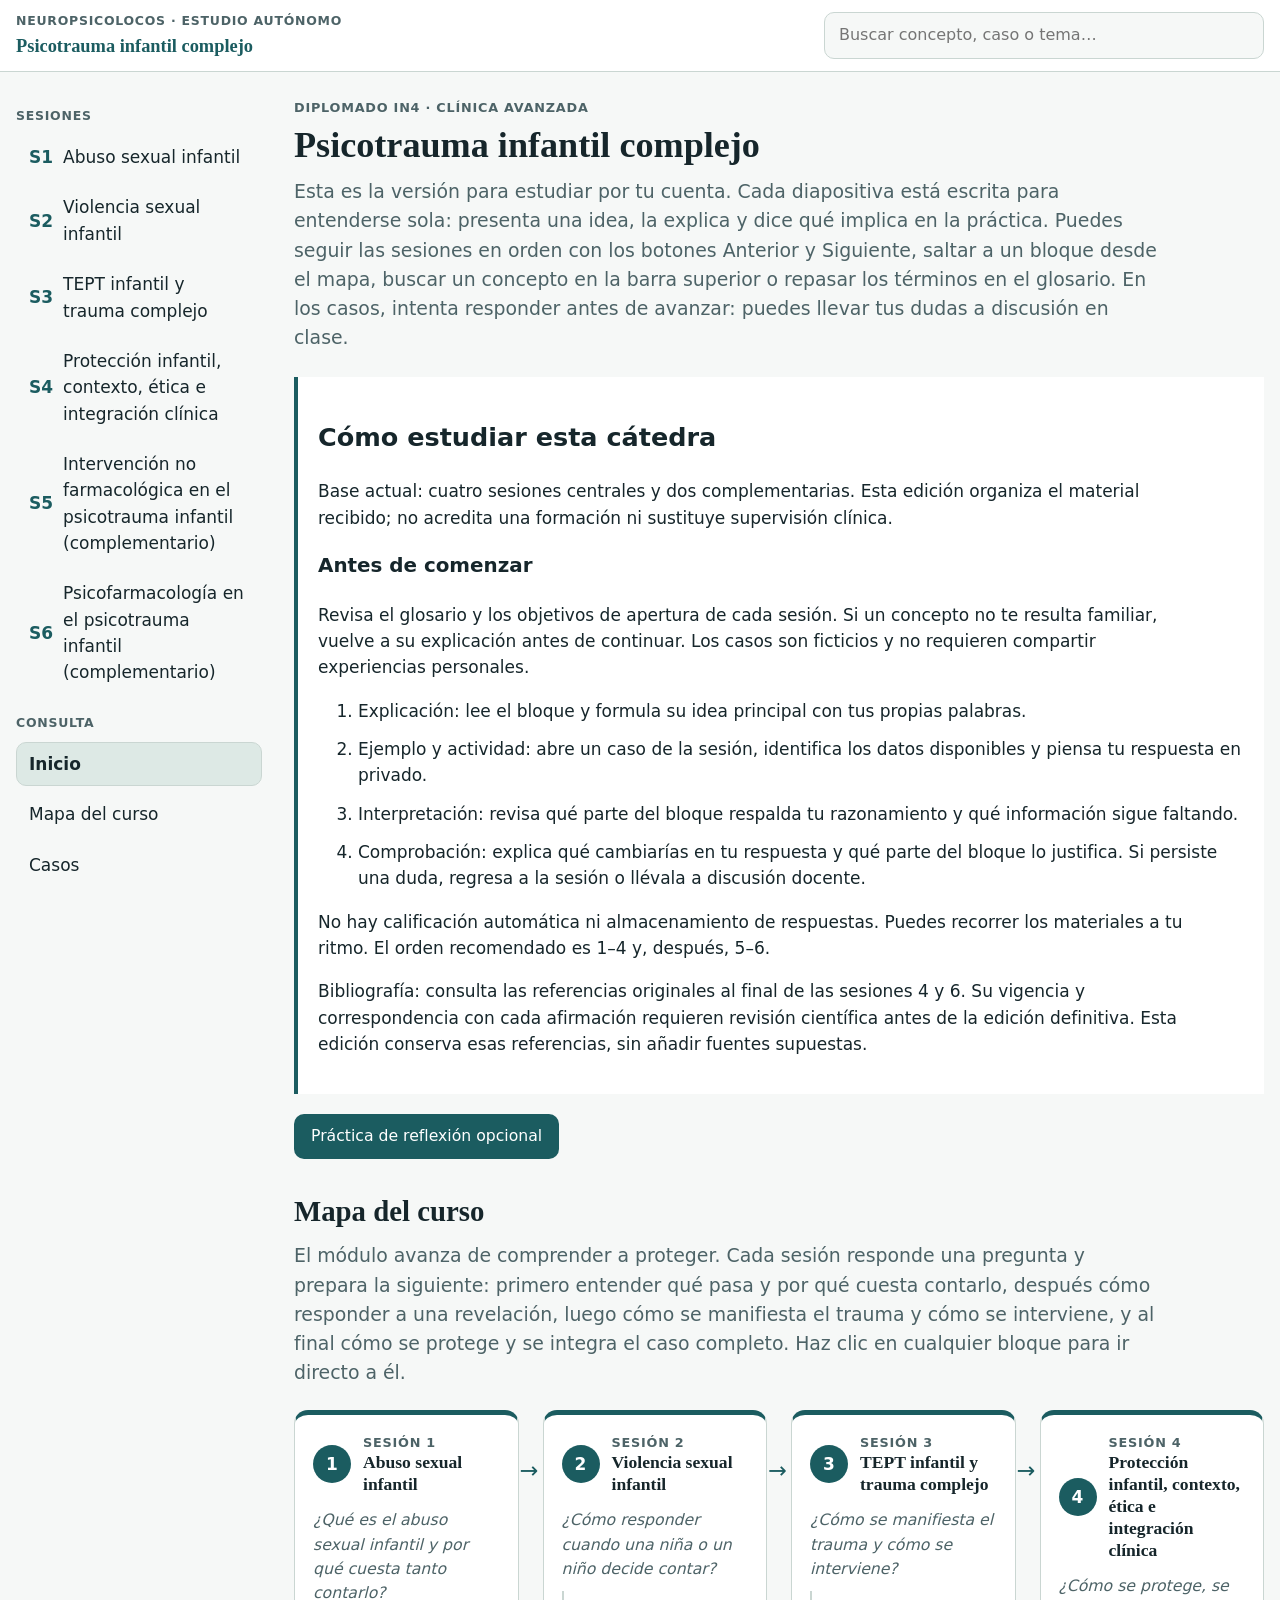
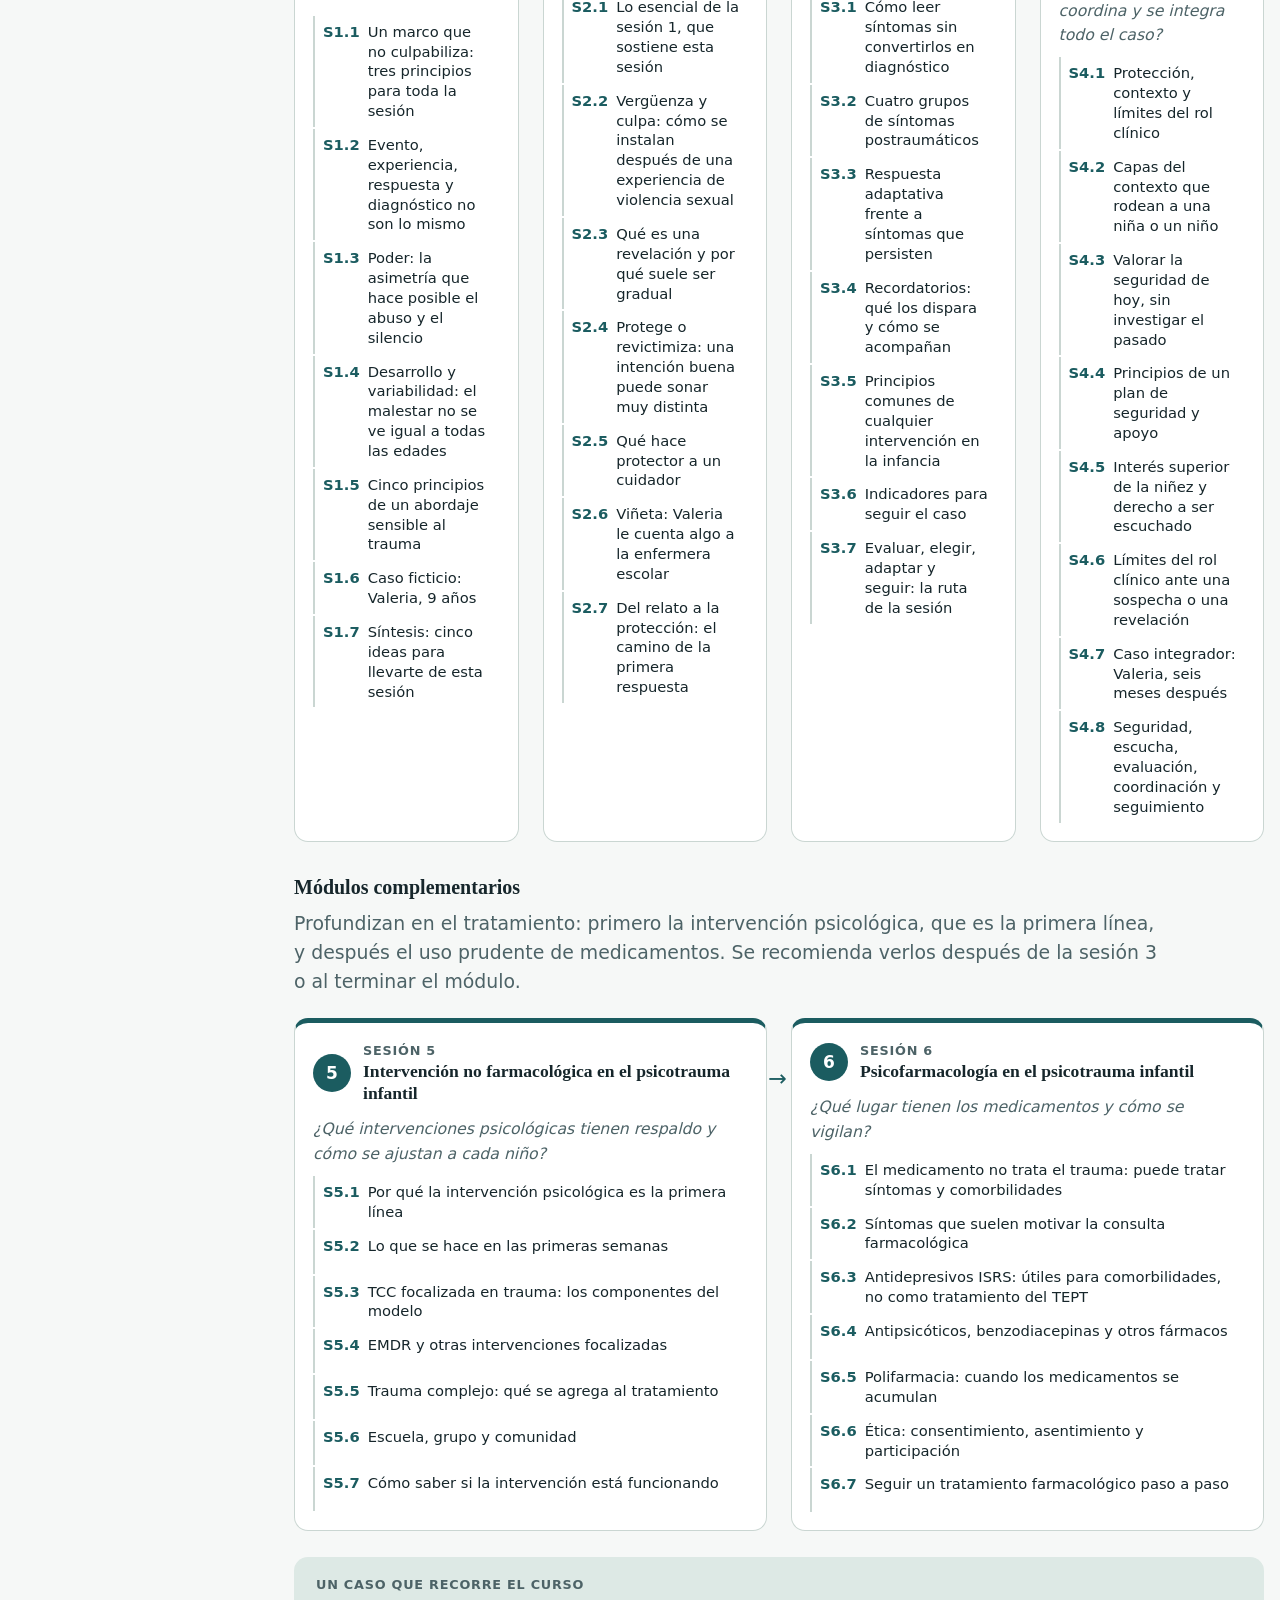
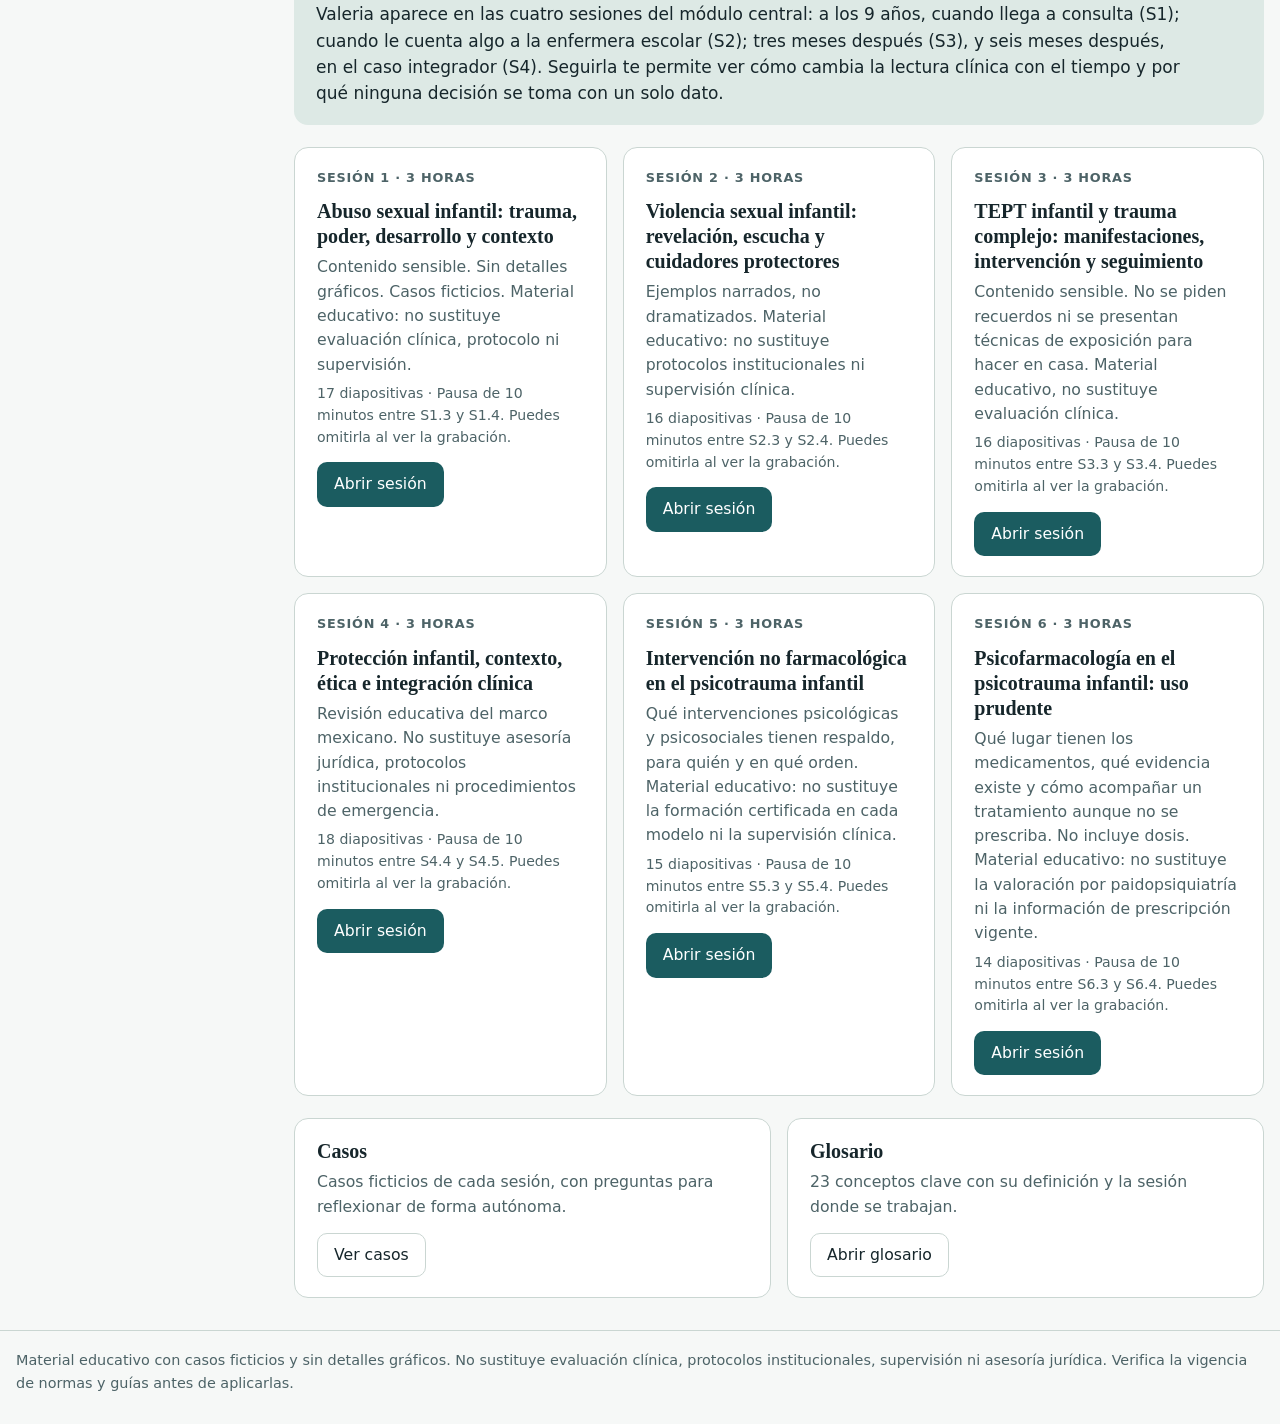
==== index.html @ 2bc18965 "Publica edición para alumnos 0.2.0 sin notas ni resoluciones docentes" ====
<!doctype html>
<html lang="es" data-mode="alumno">
<head>
<meta charset="utf-8">
<meta name="viewport" content="width=device-width, initial-scale=1, viewport-fit=cover">
<meta name="description" content="Material de estudio sobre psicotrauma infantil complejo: seis sesiones, casos ficticios y glosario.">
<title>Psicotrauma infantil · Estudio</title>
<link rel="stylesheet" href="assets/style.css">
</head>
<body>
<a class="skip" href="#app">Saltar al contenido</a>
<noscript><p class="wrap" style="padding-top:20px">Esta página necesita JavaScript para mostrar las diapositivas y la búsqueda.</p></noscript>
<header class="top">
  <div class="wrap top-in">
    <a class="brand" href="#inicio"><span class="kick">Neuropsicolocos · Estudio autónomo</span><strong>Psicotrauma infantil complejo</strong></a>
    
    <div class="search">
      <label class="sr" for="q">Buscar en el módulo</label>
      <input id="q" type="search" placeholder="Buscar concepto, caso o tema…" autocomplete="off">
    </div>
  </div>
</header>
<div class="wrap layout">
  <aside class="side" id="side" aria-label="Navegación"></aside>
  <main tabindex="-1" id="app"></main>
</div>
<footer class="wrap pie">Material educativo con casos ficticios y sin detalles gráficos. No sustituye evaluación clínica, protocolos institucionales, supervisión ni asesoría jurídica. Verifica la vigencia de normas y guías antes de aplicarlas.</footer>

<script src="assets/content.js"></script>
<script src="assets/app.js"></script>
</body>
</html>
---- assets/style.css ----
:root{
  --bg:#F6F8F7;
  --surface:#FFFFFF;
  --soft:#DDE9E5;
  --ink:#16262B;
  --muted:#4D6367;
  --accent:#1B5C60;
  --accent-ink:#FFFFFF;
  --line:#CAD6D2;
  --hl:#FFF0BF;
  color-scheme:light;
}
@media (prefers-color-scheme: dark){
  :root:not([data-theme="light"]){
    --bg:#0F1B1D;
    --surface:#162628;
    --soft:#1E3A3C;
    --ink:#E6EFEC;
    --muted:#A9BDB9;
    --accent:#7FC4C0;
    --accent-ink:#0F1B1D;
    --line:#2C4A4D;
    --hl:#4A3F1C;
    color-scheme:dark;
  }
}
:root[data-theme="dark"]{
  --bg:#0F1B1D;
  --surface:#162628;
  --soft:#1E3A3C;
  --ink:#E6EFEC;
  --muted:#A9BDB9;
  --accent:#7FC4C0;
  --accent-ink:#0F1B1D;
  --line:#2C4A4D;
  --hl:#4A3F1C;
  color-scheme:dark;
}
*{box-sizing:border-box}
html{-webkit-text-size-adjust:100%}
body{
  margin:0;
  background:var(--bg);
  color:var(--ink);
  font-family:"Source Sans 3",system-ui,-apple-system,"Segoe UI",Roboto,sans-serif;
  font-size:17px;
  line-height:1.55;
}
body::before{
  content:"";
  position:fixed;top:0;left:0;right:0;
  height:env(safe-area-inset-top,0px);
  background:var(--surface);
  z-index:20;
}
.wrap{
  max-width:1280px;
  margin:0 auto;
  padding-left:max(16px,env(safe-area-inset-left,0px));
  padding-right:max(16px,env(safe-area-inset-right,0px));
}
:focus-visible{outline:2px solid var(--accent);outline-offset:2px}
.sr{position:absolute;width:1px;height:1px;overflow:hidden;clip:rect(0 0 0 0);white-space:nowrap}
.oculto{visibility:hidden}

header.top{
  position:sticky;
  top:env(safe-area-inset-top,0px);
  z-index:10;
  background:var(--surface);
  border-bottom:1px solid var(--line);
}
.top-in{
  display:flex;flex-wrap:wrap;gap:12px 20px;
  align-items:center;justify-content:space-between;
  padding-top:12px;padding-bottom:12px;
}
.brand{display:flex;flex-direction:column;line-height:1.2;text-decoration:none;color:inherit}
.brand .kick{font-size:.78rem;letter-spacing:.06em;text-transform:uppercase;color:var(--muted)}
.brand strong{font-family:"Source Serif 4",Georgia,serif;font-size:1.15rem;color:var(--accent)}
.search{flex:1 1 260px;max-width:440px}
.search input{
  width:100%;font:inherit;font-size:1rem;
  padding:10px 14px;border:1px solid var(--line);border-radius:10px;
  background:var(--bg);color:var(--ink);
}

.layout{
  display:grid;grid-template-columns:minmax(0,1fr);
  gap:20px;padding-top:20px;padding-bottom:24px;
}
.side{display:flex;flex-direction:column;gap:8px;min-width:0}
.side-tit{
  margin:10px 0 2px;font-size:.78rem;letter-spacing:.06em;
  text-transform:uppercase;color:var(--muted);font-weight:600;
}
.nav-sesiones{display:flex;flex-direction:row;gap:6px;overflow-x:auto;padding-bottom:4px}
.nav-btn{
  display:flex;align-items:center;gap:10px;
  font:inherit;color:var(--ink);text-align:left;
  background:transparent;border:1px solid transparent;border-radius:10px;
  padding:8px 12px;cursor:pointer;white-space:nowrap;min-height:40px;
}
.nav-btn:hover{background:var(--soft)}
.nav-btn.act{background:var(--soft);border-color:var(--line);font-weight:700}
.nav-btn .num{color:var(--accent);font-weight:700}
.indice{margin-top:4px}
.indice summary{cursor:pointer;font-weight:600;padding:6px 0;color:var(--ink)}
.lista-dias{list-style:none;margin:4px 0 0;padding:0;max-height:52vh;overflow:auto}
.dia{
  width:100%;font:inherit;font-size:.92rem;text-align:left;
  display:flex;gap:8px;align-items:flex-start;
  background:none;border:none;color:var(--ink);
  padding:6px 8px;border-radius:8px;cursor:pointer;
}
.dia:hover{background:var(--soft)}
.dia.act{background:var(--soft);font-weight:700}
.dia .dn{color:var(--muted);min-width:22px;text-align:right}

main{min-width:0}
.kick{
  font-size:.8rem;letter-spacing:.06em;text-transform:uppercase;
  color:var(--muted);font-weight:600;margin:0 0 6px;
}
.sesion-tag{margin:0 0 8px;font-size:.86rem;color:var(--muted)}
.barra{
  display:flex;flex-wrap:wrap;gap:10px 14px;
  align-items:center;justify-content:space-between;margin-bottom:12px;
}
.contador{color:var(--muted);font-size:.95rem}

.btn{
  font:inherit;font-size:.98rem;
  padding:9px 16px;min-height:40px;border-radius:10px;
  border:1px solid var(--line);background:var(--surface);color:var(--ink);
  cursor:pointer;
}
.btn:hover:not(:disabled){border-color:var(--accent)}
.btn:disabled{opacity:.42;cursor:default}
.btn.primario{background:var(--accent);color:var(--accent-ink);border-color:transparent}
.btn.primario:hover:not(:disabled){filter:brightness(1.06)}

.slide{
  background:var(--surface);
  border:1px solid var(--line);
  border-radius:16px;
  padding:clamp(20px,3vw,40px);
  min-height:360px;
}
.bloque{
  margin:0 0 6px;font-size:.84rem;letter-spacing:.05em;
  text-transform:uppercase;color:var(--muted);font-weight:600;
}
.titulo{
  font-family:"Source Serif 4",Georgia,serif;
  font-size:clamp(1.45rem,1.2vw + 1.1rem,2.15rem);
  line-height:1.2;color:var(--ink);margin:0 0 20px;
}
.titulo:focus{outline:none}
.slide h3{
  font-size:clamp(1.05rem,.4vw + .95rem,1.3rem);
  line-height:1.3;color:var(--accent);margin:0 0 4px;font-weight:700;
}
.slide p{
  font-size:clamp(1rem,.35vw + .9rem,1.2rem);
  line-height:1.6;margin:0;color:var(--ink);
}
.intro{color:var(--muted)!important;font-size:clamp(1.02rem,.3vw + .95rem,1.2rem)!important;margin:0 0 20px!important}
.bloque-cont{display:flex;flex-direction:column;gap:0}

.texto-items{display:flex;flex-direction:column;gap:18px}
.con-lateral{display:grid;grid-template-columns:minmax(0,1fr) minmax(0,300px);gap:28px;align-items:start}
.lateral{
  background:var(--soft);border-radius:14px;padding:22px 24px;
}
.lateral p{
  font-family:"Source Serif 4",Georgia,serif;font-weight:700;
  font-size:clamp(1.1rem,.5vw + 1rem,1.4rem)!important;color:var(--accent)!important;line-height:1.35!important;
}

.grid-t{
  display:grid;gap:14px;
  grid-template-columns:repeat(var(--cols,3),minmax(0,1fr));
}
.tarjeta{
  background:var(--bg);border:1px solid var(--line);border-radius:12px;padding:16px 18px;
}

.flujo{display:flex;align-items:stretch;gap:8px}
.paso-card{
  flex:1 1 0;min-width:0;background:var(--bg);
  border:1px solid var(--line);border-radius:12px;padding:16px 18px;
}
.paso-card.final{background:var(--soft)}
.flecha{
  align-self:center;color:var(--accent);font-size:1.6rem;line-height:1;flex:0 0 auto;
}

.contraste{display:grid;grid-template-columns:repeat(2,minmax(0,1fr));gap:16px}
.cont-card{background:var(--bg);border:1px solid var(--line);border-radius:12px;padding:20px 22px}
.cont-card.b{background:var(--soft)}
.cont-card .ej{font-style:italic;margin-top:12px!important}

.banda{
  margin-top:18px;background:var(--soft);border-radius:12px;padding:16px 20px;
}
.banda p{font-weight:700;font-size:clamp(1.02rem,.4vw + .95rem,1.25rem)!important;color:var(--ink)!important}

.caso{display:grid;grid-template-columns:minmax(0,.9fr) minmax(0,1.1fr);gap:18px;align-items:start}
.caso-intro{background:var(--soft);border-radius:14px;padding:22px 24px}
.caso-intro p{font-size:clamp(1.02rem,.4vw + .95rem,1.25rem)!important}
.etiq{
  display:inline-block;margin-bottom:8px;font-size:.8rem;letter-spacing:.06em;
  text-transform:uppercase;color:var(--accent);font-weight:700;
}
.pregunta{background:var(--bg);border:1px solid var(--line);border-radius:12px;padding:16px 18px;margin-bottom:12px}
.pregunta:last-child{margin-bottom:0}

.portada{background:#1B5C60;color:#FFFFFF;min-height:440px;display:flex;flex-direction:column;justify-content:center;border-color:#1B5C60}
.portada .kick{color:#9ED8D3}
.portada .titulo-portada{
  font-family:"Source Serif 4",Georgia,serif;font-size:clamp(1.9rem,3vw + 1rem,3.1rem);
  line-height:1.15;color:#FFFFFF;margin:0 0 18px;
}
.portada .sub-portada{font-size:clamp(1.05rem,.5vw + .95rem,1.3rem);color:#FFFFFF;max-width:60ch;margin:0 0 22px}
.portada .pausa-portada{font-size:.95rem;color:#9ED8D3;margin:0}

.notas{margin-top:16px;color:var(--muted);font-size:.95rem}
.notas summary{cursor:pointer;font-weight:600;color:var(--accent)}
.notas p{margin:8px 0 0;font-size:.98rem;color:var(--muted)}

.nav-pasos{
  display:flex;align-items:center;justify-content:space-between;gap:10px;margin-top:18px;
}
.teclas{color:var(--muted);font-size:.88rem}

.pie{
  margin-top:8px;padding-top:18px;padding-bottom:30px;
  border-top:1px solid var(--line);color:var(--muted);font-size:.9rem;
}

.hero{padding:6px 0 4px}
.pag-tit{
  font-family:"Source Serif 4",Georgia,serif;font-size:clamp(1.7rem,1.2vw + 1.3rem,2.4rem);
  line-height:1.2;margin:0 0 10px;color:var(--ink);
}
.lead{font-size:clamp(1.02rem,.3vw + .97rem,1.18rem);color:var(--muted);max-width:72ch;margin:0}
.cards{display:grid;grid-template-columns:repeat(auto-fit,minmax(250px,1fr));gap:16px;margin-top:22px}
.cards.dos{grid-template-columns:repeat(auto-fit,minmax(260px,1fr))}
.card-s{
  background:var(--surface);border:1px solid var(--line);border-radius:14px;
  padding:20px 22px;display:flex;flex-direction:column;gap:6px;
}
.card-s h2{font-family:"Source Serif 4",Georgia,serif;font-size:1.25rem;line-height:1.25;margin:0;color:var(--ink)}
.card-s .sub{color:var(--muted);font-size:.98rem;margin:0}
.card-s .meta{color:var(--muted);font-size:.88rem;margin:0}
.card-s .acciones{margin-top:8px}

.filtro{margin:18px 0 10px}
.filtro input{
  width:100%;max-width:440px;font:inherit;font-size:1rem;padding:10px 14px;
  border:1px solid var(--line);border-radius:10px;background:var(--surface);color:var(--ink);
}
.glo{margin:0}
.glo dt{font-weight:700;color:var(--accent);margin-top:18px;font-size:1.05rem}
.glo dd{margin:4px 0 0;color:var(--ink);max-width:80ch}

.caso-sec{margin-top:30px}
.caso-sec h2{font-family:"Source Serif 4",Georgia,serif;font-size:1.35rem;margin:0 0 10px;color:var(--ink)}
.caso-ref{
  background:var(--surface);border:1px solid var(--line);border-radius:14px;
  padding:18px 20px;margin-top:12px;
}
.caso-ref h3{font-family:"Source Serif 4",Georgia,serif;font-size:1.12rem;color:var(--ink);margin:0 0 6px}
.caso-ref p{margin:0 0 6px;color:var(--ink);max-width:80ch}
.caso-ref .preg{color:var(--muted)}
.acciones{display:flex;flex-wrap:wrap;gap:10px;margin-top:12px}

.resultados{display:flex;flex-direction:column;gap:10px;margin-top:14px}
.resultado{
  display:flex;flex-direction:column;align-items:flex-start;gap:4px;
  width:100%;text-align:left;font:inherit;color:var(--ink);
  background:var(--surface);border:1px solid var(--line);border-radius:12px;
  padding:12px 16px;cursor:pointer;
}
.resultado:hover{border-color:var(--accent)}
.res-etiq{font-size:.8rem;letter-spacing:.05em;text-transform:uppercase;color:var(--muted);font-weight:600}
.res-snip{color:var(--muted);font-size:.97rem}
.resultado mark{background:var(--hl);color:var(--ink);border-radius:3px;padding:0 2px}

@media (min-width:900px){
  .layout{grid-template-columns:250px minmax(0,1fr);gap:28px}
  .side{position:sticky;top:calc(env(safe-area-inset-top,0px) + 96px);align-self:start;max-height:calc(100vh - 112px);overflow:auto;padding-right:4px}
  .nav-sesiones{flex-direction:column;overflow:visible;padding-bottom:0}
  .nav-btn{white-space:normal}
  .slide{min-height:460px}
  .texto-items{gap:22px}
  .teclas{display:inline}
}
@media (max-width:899px){
  .teclas{display:none}
  .slide{min-height:0}
}
@media (max-width:720px){
  .grid-t{grid-template-columns:minmax(0,1fr)}
  .contraste{grid-template-columns:minmax(0,1fr)}
  .con-lateral{grid-template-columns:minmax(0,1fr)}
  .caso{grid-template-columns:minmax(0,1fr)}
  .flujo{flex-direction:column}
  .flecha{align-self:center;transform:rotate(90deg);font-size:1.3rem;padding:2px 0}
  .portada{min-height:300px}
  .top-in{padding-top:10px;padding-bottom:10px}
}
.caso-pista{margin-top:14px!important;font-style:italic;color:var(--muted)!important;font-size:1rem!important}
.mapa{margin-top:30px}
.mapa-tit{font-family:"Source Serif 4",Georgia,serif;font-size:clamp(1.4rem,1vw + 1.1rem,1.8rem);margin:0 0 8px;color:var(--ink)}
.mapa-flujo{list-style:none;padding:0;margin:22px 0 0;display:grid;grid-template-columns:minmax(0,1fr);gap:30px}
.mapa-ses{position:relative;background:var(--surface);border:1px solid var(--line);border-top:5px solid var(--accent);border-radius:14px;padding:18px}
.mapa-ses:not(:last-child)::after{content:"↓";position:absolute;left:50%;bottom:-28px;transform:translateX(-50%);color:var(--accent);font-size:1.4rem;line-height:1}
.mapa-cab{display:flex;gap:12px;align-items:center}
.mapa-cab .kick{margin:0}
.mapa-cab h3{margin:0;font-family:"Source Serif 4",Georgia,serif;font-size:1.1rem;line-height:1.25;color:var(--ink)}
.mapa-num{width:38px;height:38px;border-radius:50%;background:var(--accent);color:var(--accent-ink);display:grid;place-items:center;font-weight:700;flex:0 0 auto}
.mapa-preg{font-style:italic;color:var(--muted);margin:12px 0 10px;font-size:.98rem}
.mapa-bloques{list-style:none;padding:0;margin:0;display:flex;flex-direction:column;gap:2px}
.mapa-b{width:100%;text-align:left;font:inherit;font-size:.92rem;line-height:1.35;display:flex;gap:8px;background:none;border:none;border-left:2px solid var(--line);padding:6px 8px;color:var(--ink);cursor:pointer}
.mapa-b:hover{border-left-color:var(--accent);background:var(--soft)}
.mapa-cod{color:var(--accent);font-weight:700;flex:0 0 auto;min-width:34px}
.mapa-hilo{margin-top:26px;background:var(--soft);border-radius:14px;padding:18px 22px}
.mapa-hilo p{margin:0;max-width:80ch}
.mapa-hilo .kick{margin-bottom:6px}
@media (min-width:640px){
  .mapa-flujo{grid-template-columns:repeat(2,minmax(0,1fr));gap:20px}
  .mapa-ses::after{display:none}
}
@media (min-width:1180px){
  .mapa-flujo{grid-template-columns:repeat(4,minmax(0,1fr));gap:24px}
  .mapa-ses:not(:last-child)::after{display:block;content:"→";left:auto;right:-21px;top:44px;bottom:auto;transform:none}
}
.mapa-sub{font-family:"Source Serif 4",Georgia,serif;font-size:1.25rem;margin:30px 0 6px;color:var(--ink)}
@media (min-width:1180px){.mapa-flujo.extra{grid-template-columns:repeat(2,minmax(0,1fr))}.mapa-flujo.extra .mapa-ses:not(:last-child)::after{right:-21px}}

/* Lectura y navegación para estudio autónomo. */
.skip{position:absolute;left:12px;top:-80px;z-index:100;background:var(--surface);padding:12px}.skip:focus{top:12px}
.study-route{border-left:4px solid var(--accent);padding:20px;background:var(--surface);margin:20px 0}.study-route li{margin-bottom:12px}button,a,input,summary{touch-action:manipulation}button,summary{min-height:44px}p{max-width:80ch}main:focus{outline:none}.role-link{color:var(--accent)}
@media(max-width:600px){.study-route{padding:14px}.brand strong{font-size:1.05rem}}
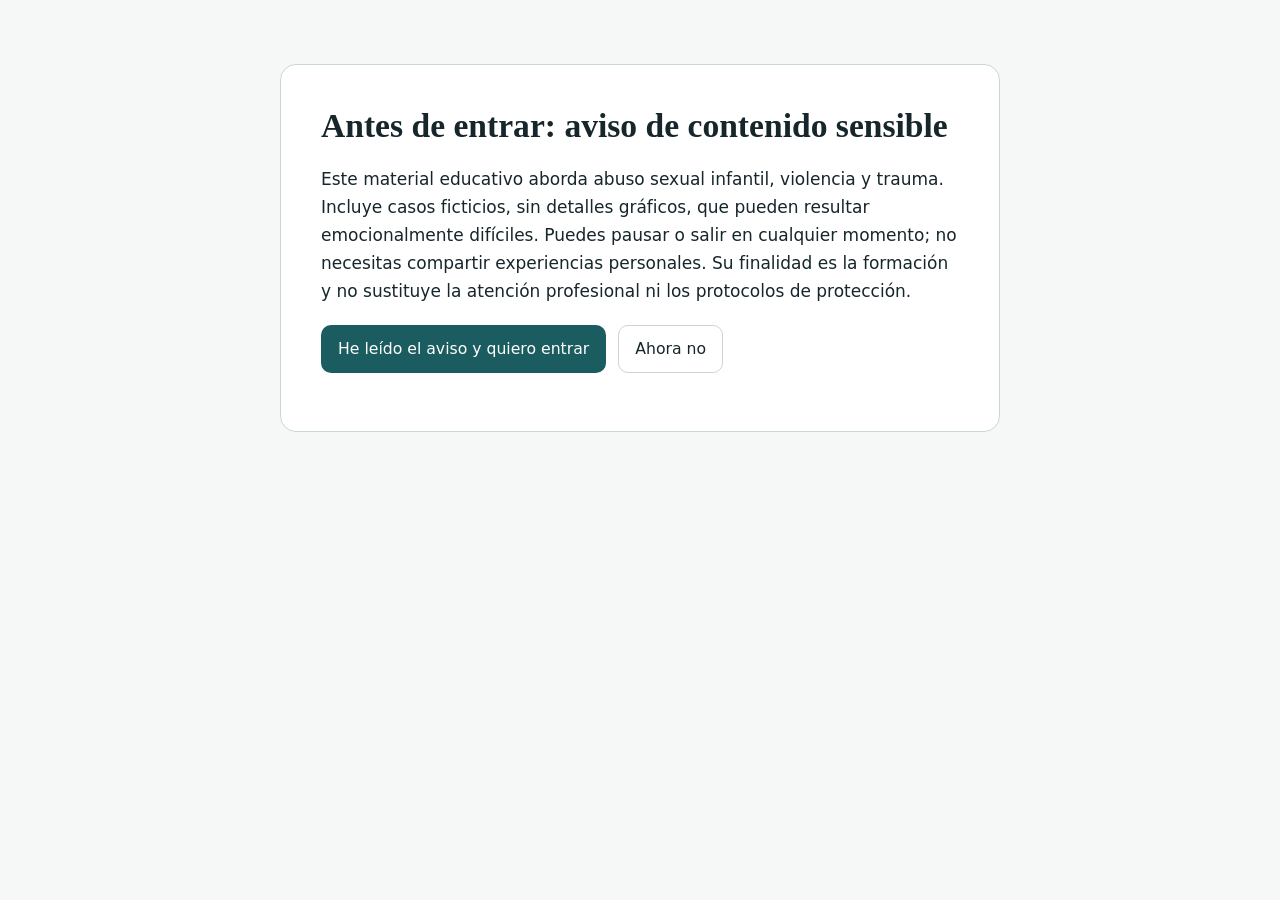
==== commit aafec08e: "Add approved sensitive-content notice before student material" ====
--- a/index.html
+++ b/index.html
@@ -6,8 +6,40 @@
 <meta name="description" content="Material de estudio sobre psicotrauma infantil complejo: seis sesiones, casos ficticios y glosario.">
 <title>Psicotrauma infantil · Estudio</title>
 <link rel="stylesheet" href="assets/style.css">
+<style>
+[hidden] { display: none !important; }
+.entry-screen { max-width: 760px; margin: 0 auto; padding: clamp(24px, 6vw, 64px) 20px; }
+.entry-card { background: var(--surface, #fff); border: 1px solid var(--line, #cad6d2); border-radius: 16px; padding: clamp(22px, 5vw, 40px); }
+.entry-card h1 { font-family: Georgia, serif; font-size: clamp(1.6rem, 5vw, 2.1rem); line-height: 1.25; margin: 0 0 18px; }
+.entry-card p { line-height: 1.65; margin: 0 0 20px; }
+.entry-actions { display: flex; flex-wrap: wrap; gap: 12px; }
+.entry-actions .btn { min-height: 48px; white-space: normal; text-align: center; }
+.entry-card :focus-visible { outline: 3px solid var(--accent, #1b5c60); outline-offset: 4px; }
+.entry-status { margin-top: 18px !important; margin-bottom: 0 !important; }
+@media (max-width: 480px) { .entry-actions .btn { width: 100%; } }
+</style>
 </head>
 <body>
+<main id="entry-screen" class="entry-screen" aria-labelledby="entry-title">
+  <section class="entry-card">
+    <h1 id="entry-title" tabindex="-1">Antes de entrar: aviso de contenido sensible</h1>
+    <p id="entry-disclosure">Este material educativo aborda abuso sexual infantil, violencia y trauma. Incluye casos ficticios, sin detalles gráficos, que pueden resultar emocionalmente difíciles. Puedes pausar o salir en cualquier momento; no necesitas compartir experiencias personales. Su finalidad es la formación y no sustituye la atención profesional ni los protocolos de protección.</p>
+    <div class="entry-actions">
+      <button type="button" class="btn primario" id="entry-continue">He leído el aviso y quiero entrar</button>
+      <button type="button" class="btn" id="entry-decline">Ahora no</button>
+    </div>
+    <p id="entry-status" class="entry-status" role="status" aria-live="polite"></p>
+    <noscript><p>Para entrar al material, activa JavaScript y vuelve a cargar la página. Puedes cerrar esta pestaña si prefieres no continuar.</p></noscript>
+  </section>
+</main>
+<main id="exit-screen" class="entry-screen" hidden aria-labelledby="exit-title">
+  <section class="entry-card">
+    <h1 id="exit-title" tabindex="-1">Puedes volver cuando quieras</h1>
+    <p>No has entrado al material. Puedes cerrar esta pestaña.</p>
+    <button type="button" class="btn" id="entry-return">Volver al aviso</button>
+  </section>
+</main>
+<div id="course-content" hidden>
 <a class="skip" href="#app">Saltar al contenido</a>
 <noscript><p class="wrap" style="padding-top:20px">Esta página necesita JavaScript para mostrar las diapositivas y la búsqueda.</p></noscript>
 <header class="top">
@@ -26,7 +58,57 @@
 </div>
 <footer class="wrap pie">Material educativo con casos ficticios y sin detalles gráficos. No sustituye evaluación clínica, protocolos institucionales, supervisión ni asesoría jurídica. Verifica la vigencia de normas y guías antes de aplicarlas.</footer>
 
-<script src="assets/content.js"></script>
-<script src="assets/app.js"></script>
+</div>
+<script>
+(function () {
+  'use strict';
+  const entry = document.getElementById('entry-screen');
+  const exit = document.getElementById('exit-screen');
+  const course = document.getElementById('course-content');
+  const proceed = document.getElementById('entry-continue');
+  const decline = document.getElementById('entry-decline');
+  const status = document.getElementById('entry-status');
+  let started = false;
+  function loadScript(src) {
+    return new Promise(function (resolve, reject) {
+      const script = document.createElement('script');
+      script.src = src;
+      script.onload = resolve;
+      script.onerror = function () { script.remove(); reject(new Error('No se pudo cargar el material')); };
+      document.body.appendChild(script);
+    });
+  }
+  decline.addEventListener('click', function () {
+    entry.hidden = true;
+    exit.hidden = false;
+    document.getElementById('exit-title').focus();
+  });
+  document.getElementById('entry-return').addEventListener('click', function () {
+    exit.hidden = true;
+    entry.hidden = false;
+    document.getElementById('entry-title').focus();
+  });
+  proceed.addEventListener('click', async function () {
+    if (started) return;
+    started = true;
+    proceed.disabled = true;
+    decline.disabled = true;
+    entry.setAttribute('aria-busy', 'true');
+    status.textContent = 'Cargando el material…';
+    try {
+      await loadScript('assets/content.js');
+      await loadScript('assets/app.js');
+      entry.hidden = true;
+      course.hidden = false;
+      document.getElementById('app').focus();
+    } catch (error) {
+      status.textContent = 'No se pudo cargar el material. Vuelve a cargar la página para intentarlo de nuevo.';
+      decline.disabled = false;
+    } finally {
+      entry.removeAttribute('aria-busy');
+    }
+  });
+}());
+</script>
 </body>
 </html>
